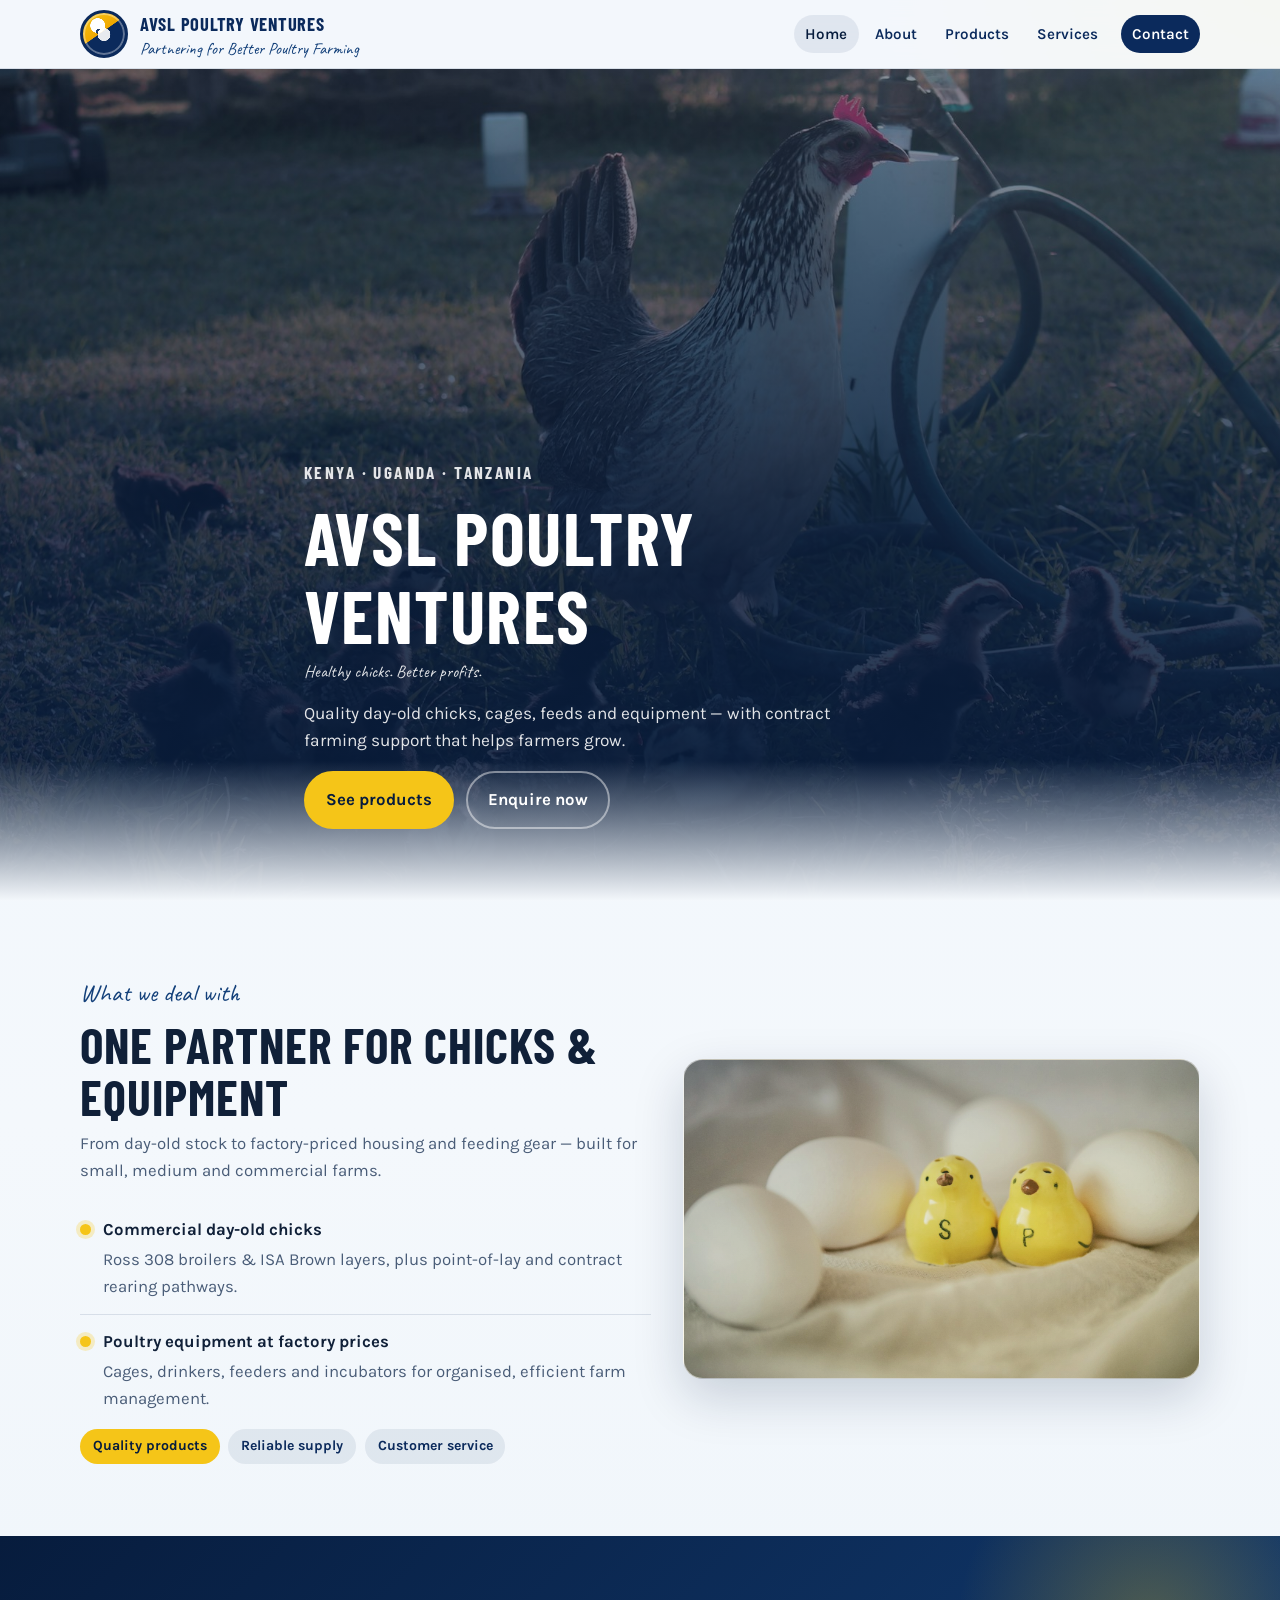
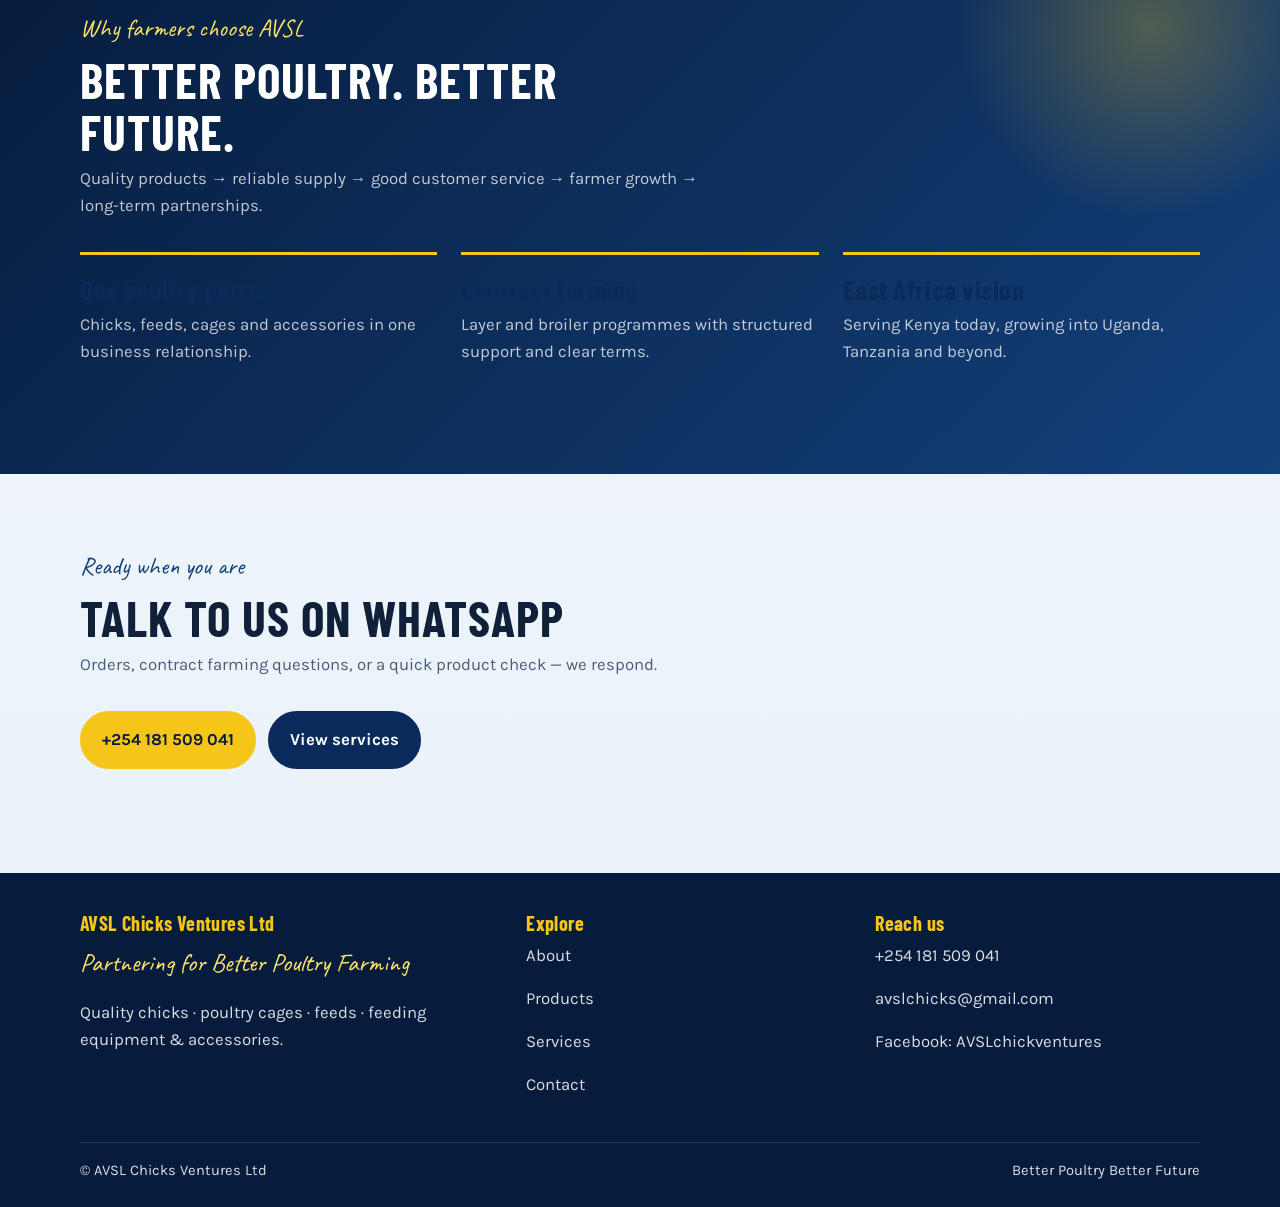
==== index.html @ c2dc0918 "Add AVSL Poultry Ventures website draft for client preview. Co-authored-by: Cursor <cursoragent@curs" ====
<!DOCTYPE html>
<html lang="en">
<head>
  <meta charset="UTF-8" />
  <meta name="viewport" content="width=device-width, initial-scale=1" />
  <title>AVSL Poultry Ventures | Quality Chicks & Equipment</title>
  <meta name="description" content="AVSL Chicks Ventures Ltd — quality day-old chicks, poultry cages, feeds, equipment and contract farming across Kenya and East Africa." />
  <link rel="preconnect" href="https://fonts.googleapis.com" />
  <link rel="preconnect" href="https://fonts.gstatic.com" crossorigin />
  <link href="https://fonts.googleapis.com/css2?family=Barlow+Condensed:wght@600;700&family=Caveat:wght@600;700&family=Karla:wght@400;600;700&display=swap" rel="stylesheet" />
  <link rel="stylesheet" href="css/styles.css" />
</head>
<body>
  <header class="site-header">
    <div class="wrap nav-row">
      <a class="brand" href="index.html">
        <span class="brand-mark" aria-hidden="true"></span>
        <span class="brand-text">
          <strong>AVSL Poultry Ventures</strong>
          <span>Partnering for Better Poultry Farming</span>
        </span>
      </a>
      <button class="menu-btn" type="button" aria-expanded="false" aria-controls="site-nav">Menu</button>
      <nav class="nav" id="site-nav">
        <a href="index.html">Home</a>
        <a href="about.html">About</a>
        <a href="products.html">Products</a>
        <a href="services.html">Services</a>
        <a class="nav-cta" href="contact.html">Contact</a>
      </nav>
    </div>
  </header>

  <main>
    <section class="hero">
      <div class="hero-media" aria-hidden="true"></div>
      <div class="hero-inner">
        <p class="eyebrow">Kenya · Uganda · Tanzania</p>
        <h1>AVSL Poultry Ventures</h1>
        <p class="hero-script">Healthy chicks. Better profits.</p>
        <p>Quality day-old chicks, cages, feeds and equipment — with contract farming support that helps farmers grow.</p>
        <div class="btn-row">
          <a class="btn btn-primary" href="products.html">See products</a>
          <a class="btn btn-ghost" href="contact.html" style="border-color: rgba(255,255,255,.45); color: #fff;">Enquire now</a>
        </div>
      </div>
    </section>

    <section class="section">
      <div class="wrap split reveal">
        <div>
          <div class="section-head">
            <p class="script">What we deal with</p>
            <h2>One partner for chicks & equipment</h2>
            <p class="muted">From day-old stock to factory-priced housing and feeding gear — built for small, medium and commercial farms.</p>
          </div>
          <ul class="list-clean">
            <li>
              <span class="bullet"></span>
              <div>
                <strong>Commercial day-old chicks</strong>
                <p class="muted" style="margin:0.2rem 0 0">Ross 308 broilers &amp; ISA Brown layers, plus point-of-lay and contract rearing pathways.</p>
              </div>
            </li>
            <li>
              <span class="bullet"></span>
              <div>
                <strong>Poultry equipment at factory prices</strong>
                <p class="muted" style="margin:0.2rem 0 0">Cages, drinkers, feeders and incubators for organised, efficient farm management.</p>
              </div>
            </li>
          </ul>
          <div class="pill-row">
            <span class="pill yellow">Quality products</span>
            <span class="pill">Reliable supply</span>
            <span class="pill">Customer service</span>
          </div>
        </div>
        <div class="visual-panel" role="img" aria-label="AVSL poultry flyer visual"></div>
      </div>
    </section>

    <section class="section band">
      <div class="wrap reveal">
        <div class="section-head">
          <p class="script" style="color: var(--yellow-soft)">Why farmers choose AVSL</p>
          <h2>Better poultry. Better future.</h2>
          <p class="muted">Quality products → reliable supply → good customer service → farmer growth → long-term partnerships.</p>
        </div>
        <div class="values">
          <div class="value">
            <h3>One poultry partner</h3>
            <p class="muted">Chicks, feeds, cages and accessories in one business relationship.</p>
          </div>
          <div class="value">
            <h3>Contract farming</h3>
            <p class="muted">Layer and broiler programmes with structured support and clear terms.</p>
          </div>
          <div class="value">
            <h3>East Africa vision</h3>
            <p class="muted">Serving Kenya today, growing into Uganda, Tanzania and beyond.</p>
          </div>
        </div>
      </div>
    </section>

    <section class="section">
      <div class="wrap reveal">
        <div class="section-head">
          <p class="script">Ready when you are</p>
          <h2>Talk to us on WhatsApp</h2>
          <p class="muted">Orders, contract farming questions, or a quick product check — we respond.</p>
        </div>
        <div class="btn-row">
          <a class="btn btn-primary" href="https://wa.me/254181509041" target="_blank" rel="noopener">+254 181 509 041</a>
          <a class="btn btn-secondary" href="services.html">View services</a>
        </div>
      </div>
    </section>
  </main>

  <footer class="site-footer">
    <div class="wrap">
      <div class="footer-grid">
        <div>
          <h3>AVSL Chicks Ventures Ltd</h3>
          <p class="footer-script">Partnering for Better Poultry Farming</p>
          <p>Quality chicks · poultry cages · feeds · feeding equipment &amp; accessories.</p>
        </div>
        <div>
          <h3>Explore</h3>
          <p><a href="about.html">About</a></p>
          <p><a href="products.html">Products</a></p>
          <p><a href="services.html">Services</a></p>
          <p><a href="contact.html">Contact</a></p>
        </div>
        <div>
          <h3>Reach us</h3>
          <p><a href="tel:+254181509041">+254 181 509 041</a></p>
          <p><a href="mailto:avslchicks@gmail.com">avslchicks@gmail.com</a></p>
          <p><a href="https://facebook.com/AVSLchickventures" target="_blank" rel="noopener">Facebook: AVSLchickventures</a></p>
        </div>
      </div>
      <div class="footer-bottom">
        <span>© AVSL Chicks Ventures Ltd</span>
        <span>Better Poultry Better Future</span>
      </div>
    </div>
  </footer>
  <script src="js/main.js"></script>
</body>
</html>
---- css/styles.css ----
:root {
  --navy: #0b2a5c;
  --navy-deep: #071c3d;
  --navy-mid: #13407a;
  --yellow: #f5c518;
  --yellow-soft: #ffe566;
  --sky: #d7ecfb;
  --ink: #102038;
  --mute: #4a5d78;
  --paper: #f4f8fc;
  --white: #ffffff;
  --line: rgba(11, 42, 92, 0.12);
  --shadow: 0 18px 50px rgba(7, 28, 61, 0.18);
  --radius: 1.25rem;
  --font-display: "Barlow Condensed", "Arial Narrow", sans-serif;
  --font-body: "Karla", "Segoe UI", sans-serif;
  --font-script: "Caveat", cursive;
  --max: 1120px;
}

*,
*::before,
*::after {
  box-sizing: border-box;
}

html {
  scroll-behavior: smooth;
}

body {
  margin: 0;
  color: var(--ink);
  background:
    radial-gradient(1200px 600px at 10% -10%, #cfe8fb 0%, transparent 55%),
    radial-gradient(900px 500px at 100% 0%, #fff3b0 0%, transparent 45%),
    linear-gradient(180deg, #eef6fc 0%, var(--paper) 40%, #e8f1f8 100%);
  font-family: var(--font-body);
  font-size: 1.05rem;
  line-height: 1.6;
  min-height: 100vh;
}

img {
  max-width: 100%;
  display: block;
}

a {
  color: inherit;
  text-decoration: none;
}

h1, h2, h3, h4 {
  font-family: var(--font-display);
  line-height: 1.05;
  letter-spacing: 0.02em;
  margin: 0 0 0.55rem;
}

h1 { font-size: clamp(2.6rem, 7vw, 4.6rem); font-weight: 700; text-transform: uppercase; }
h2 { font-size: clamp(2rem, 4.5vw, 3.1rem); font-weight: 700; text-transform: uppercase; }
h3 { font-size: clamp(1.35rem, 2.5vw, 1.7rem); font-weight: 650; }

p { margin: 0 0 1rem; }

.wrap {
  width: min(100% - 2rem, var(--max));
  margin-inline: auto;
}

/* Header */
.site-header {
  position: sticky;
  top: 0;
  z-index: 40;
  backdrop-filter: blur(14px);
  background: rgba(244, 248, 252, 0.88);
  border-bottom: 1px solid var(--line);
}

.nav-row {
  display: flex;
  align-items: center;
  justify-content: space-between;
  gap: 1rem;
  min-height: 4.25rem;
}

.brand {
  display: flex;
  align-items: center;
  gap: 0.75rem;
  min-width: 0;
}

.brand-mark {
  width: 3rem;
  height: 3rem;
  border-radius: 50%;
  background:
    radial-gradient(circle at 35% 30%, #fff 0 18%, transparent 19%),
    linear-gradient(145deg, var(--yellow) 0%, #f0a800 45%, var(--navy) 46%);
  border: 3px solid var(--navy);
  flex-shrink: 0;
  box-shadow: inset 0 0 0 2px rgba(255, 255, 255, 0.35);
  position: relative;
}

.brand-mark::after {
  content: "";
  position: absolute;
  inset: 22% 20% 28%;
  background: radial-gradient(circle at 50% 60%, #fff 0 35%, transparent 36%),
    radial-gradient(circle at 30% 45%, var(--navy) 0 12%, transparent 13%),
    radial-gradient(circle at 70% 45%, var(--navy) 0 12%, transparent 13%);
  opacity: 0.9;
}

.brand-text {
  display: grid;
  gap: 0.05rem;
}

.brand-text strong {
  font-family: var(--font-display);
  font-size: 1.15rem;
  letter-spacing: 0.04em;
  text-transform: uppercase;
  color: var(--navy);
}

.brand-text span {
  font-family: var(--font-script);
  font-size: 1.05rem;
  color: var(--navy-mid);
  line-height: 1;
}

.nav {
  display: flex;
  align-items: center;
  gap: 0.35rem;
}

.nav a {
  padding: 0.45rem 0.7rem;
  border-radius: 999px;
  color: var(--navy);
  font-weight: 600;
  font-size: 0.95rem;
}

.nav a:hover,
.nav a[aria-current="page"] {
  background: rgba(11, 42, 92, 0.08);
}

.nav a[aria-current="page"] {
  color: var(--navy-deep);
}

.nav-cta {
  background: var(--navy) !important;
  color: var(--white) !important;
  margin-left: 0.35rem;
}

.nav-cta:hover {
  background: var(--navy-mid) !important;
}

.menu-btn {
  display: none;
  border: 1px solid var(--line);
  background: var(--white);
  color: var(--navy);
  border-radius: 0.7rem;
  padding: 0.55rem 0.75rem;
  font-weight: 700;
  cursor: pointer;
}

/* Buttons */
.btn {
  display: inline-flex;
  align-items: center;
  justify-content: center;
  gap: 0.45rem;
  padding: 0.85rem 1.25rem;
  border-radius: 999px;
  border: 2px solid transparent;
  font-weight: 700;
  font-family: var(--font-body);
  cursor: pointer;
  transition: transform 0.2s ease, background 0.2s ease, color 0.2s ease;
}

.btn:hover { transform: translateY(-2px); }

.btn-primary {
  background: var(--yellow);
  color: var(--navy-deep);
  border-color: var(--yellow);
}

.btn-primary:hover { background: var(--yellow-soft); }

.btn-secondary {
  background: var(--navy);
  color: var(--white);
  border-color: var(--navy);
}

.btn-ghost {
  background: transparent;
  color: var(--navy);
  border-color: rgba(11, 42, 92, 0.25);
}

.btn-row {
  display: flex;
  flex-wrap: wrap;
  gap: 0.75rem;
}

/* Hero */
.hero {
  position: relative;
  min-height: calc(100vh - 4.25rem);
  display: grid;
  align-items: end;
  overflow: hidden;
  color: var(--white);
  isolation: isolate;
}

.hero-media {
  position: absolute;
  inset: 0;
  z-index: -2;
  background:
    linear-gradient(180deg, rgba(7, 28, 61, 0.35) 0%, rgba(7, 28, 61, 0.78) 55%, rgba(7, 28, 61, 0.92) 100%),
    url("../assets/hero.jpg") center 40% / cover no-repeat;
  transform: scale(1.04);
  animation: heroDrift 18s ease-in-out infinite alternate;
}

.hero::after {
  content: "";
  position: absolute;
  inset: auto 0 0;
  height: 140px;
  background: linear-gradient(180deg, transparent, var(--paper));
  z-index: -1;
}

.hero-inner {
  width: min(100% - 2rem, var(--max));
  margin: 0 auto 4.5rem;
  max-width: 42rem;
  animation: riseIn 0.9s ease both;
}

.eyebrow {
  display: inline-block;
  font-family: var(--font-display);
  letter-spacing: 0.14em;
  text-transform: uppercase;
  font-size: 0.9rem;
  font-weight: 700;
  color: var(--yellow);
  margin-bottom: 0.75rem;
}

.hero h1 {
  color: var(--white);
  margin-bottom: 0.35rem;
}

.hero-script {
  font-family: var(--font-script);
  font-size: clamp(1.6rem, 3.5vw, 2.3rem);
  color: var(--yellow-soft);
  margin-bottom: 0.85rem;
}

.hero p {
  color: rgba(255, 255, 255, 0.88);
  max-width: 34rem;
  font-size: 1.08rem;
}

/* Sections */
.section {
  padding: 4.5rem 0;
}

.section-head {
  max-width: 40rem;
  margin-bottom: 2rem;
}

.section-head .script {
  font-family: var(--font-script);
  color: var(--navy-mid);
  font-size: 1.55rem;
  margin-bottom: 0.35rem;
}

.muted { color: var(--mute); }

.band {
  background: linear-gradient(135deg, var(--navy-deep), var(--navy-mid));
  color: var(--white);
  position: relative;
  overflow: hidden;
}

.band::before {
  content: "";
  position: absolute;
  width: 420px;
  height: 420px;
  border-radius: 50%;
  background: radial-gradient(circle, rgba(245, 197, 24, 0.28), transparent 65%);
  top: -120px;
  right: -80px;
}

.band .wrap { position: relative; }

.band h2, .band p { color: var(--white); }
.band .muted { color: rgba(255, 255, 255, 0.75); }

/* Product / service lists — not card-heavy */
.split {
  display: grid;
  grid-template-columns: 1.05fr 0.95fr;
  gap: 2rem;
  align-items: center;
}

.split.reverse { direction: rtl; }
.split.reverse > * { direction: ltr; }

.visual-panel {
  min-height: 320px;
  border-radius: var(--radius);
  background:
    linear-gradient(160deg, rgba(11, 42, 92, 0.15), rgba(245, 197, 24, 0.18)),
    url("../assets/chicks.jpg") center / cover no-repeat;
  box-shadow: var(--shadow);
  border: 1px solid rgba(255, 255, 255, 0.5);
}

.visual-panel.farm {
  background-image:
    linear-gradient(160deg, rgba(11, 42, 92, 0.15), rgba(245, 197, 24, 0.18)),
    url("../assets/farm.jpg");
  background-size: cover;
  background-position: center;
}

.visual-panel.eggs {
  background-image:
    linear-gradient(160deg, rgba(11, 42, 92, 0.15), rgba(245, 197, 24, 0.18)),
    url("../assets/eggs.jpg");
  background-size: cover;
  background-position: center;
}

.visual-panel.equipment {
  background-image:
    linear-gradient(160deg, rgba(11, 42, 92, 0.15), rgba(245, 197, 24, 0.18)),
    url("../assets/equipment.jpg");
  background-size: cover;
  background-position: center;
}

.list-clean {
  list-style: none;
  padding: 0;
  margin: 1rem 0 0;
  display: grid;
  gap: 0.85rem;
}

.list-clean li {
  display: grid;
  grid-template-columns: auto 1fr;
  gap: 0.75rem;
  align-items: start;
  padding-bottom: 0.85rem;
  border-bottom: 1px solid var(--line);
}

.list-clean li:last-child { border-bottom: 0; padding-bottom: 0; }

.bullet {
  width: 0.7rem;
  height: 0.7rem;
  margin-top: 0.45rem;
  border-radius: 50%;
  background: var(--yellow);
  box-shadow: 0 0 0 4px rgba(245, 197, 24, 0.25);
}

.pill-row {
  display: flex;
  flex-wrap: wrap;
  gap: 0.55rem;
  margin-top: 1rem;
}

.pill {
  padding: 0.4rem 0.8rem;
  border-radius: 999px;
  background: rgba(11, 42, 92, 0.08);
  color: var(--navy);
  font-weight: 700;
  font-size: 0.88rem;
}

.pill.yellow {
  background: var(--yellow);
  color: var(--navy-deep);
}

/* Values / why — minimal separators, not card grid in hero sense */
.values {
  display: grid;
  grid-template-columns: repeat(3, 1fr);
  gap: 1.5rem;
}

.value {
  padding: 1.25rem 0;
  border-top: 3px solid var(--yellow);
}

.value h3 { color: var(--navy); }

.catalog {
  display: grid;
  gap: 0;
}

.catalog-item {
  display: grid;
  grid-template-columns: 180px 1fr;
  gap: 1.25rem;
  align-items: center;
  padding: 1.35rem 0;
  border-bottom: 1px solid var(--line);
}

.catalog-item:first-child { border-top: 1px solid var(--line); }

.catalog-thumb {
  height: 110px;
  border-radius: 1rem;
  background:
    linear-gradient(135deg, rgba(11, 42, 92, 0.25), rgba(245, 197, 24, 0.2)),
    url("../assets/chicks.jpg") center / cover no-repeat;
}

.catalog-thumb.t2 {
  background-image:
    linear-gradient(135deg, rgba(11, 42, 92, 0.25), rgba(245, 197, 24, 0.2)),
    url("../assets/eggs.jpg");
  background-size: cover;
  background-position: center;
}

.catalog-thumb.t3 {
  background-image:
    linear-gradient(135deg, rgba(11, 42, 92, 0.25), rgba(245, 197, 24, 0.2)),
    url("../assets/farm.jpg");
  background-size: cover;
  background-position: center;
}

.catalog-thumb.t4 {
  background-image:
    linear-gradient(135deg, rgba(11, 42, 92, 0.25), rgba(245, 197, 24, 0.2)),
    url("../assets/equipment.jpg");
  background-size: cover;
  background-position: center;
}

/* Contact form as interactive surface */
.contact-grid {
  display: grid;
  grid-template-columns: 1fr 1.1fr;
  gap: 2rem;
  align-items: start;
}

.contact-panel {
  background: var(--white);
  border: 1px solid var(--line);
  border-radius: var(--radius);
  padding: 1.5rem;
  box-shadow: var(--shadow);
}

.contact-links {
  display: grid;
  gap: 0.85rem;
  margin-top: 1.25rem;
}

.contact-links a {
  display: flex;
  align-items: center;
  gap: 0.75rem;
  padding: 0.85rem 1rem;
  border-radius: 0.9rem;
  background: rgba(11, 42, 92, 0.05);
  font-weight: 700;
  color: var(--navy);
}

.contact-links a:hover {
  background: rgba(245, 197, 24, 0.25);
}

.form {
  display: grid;
  gap: 0.85rem;
}

label {
  display: grid;
  gap: 0.35rem;
  font-weight: 700;
  color: var(--navy);
  font-size: 0.92rem;
}

input,
textarea,
select {
  width: 100%;
  border: 1px solid var(--line);
  border-radius: 0.8rem;
  padding: 0.8rem 0.9rem;
  font: inherit;
  background: #fbfdff;
  color: var(--ink);
}

input:focus,
textarea:focus,
select:focus {
  outline: 2px solid rgba(245, 197, 24, 0.7);
  border-color: var(--yellow);
}

textarea { min-height: 140px; resize: vertical; }

.form-note {
  font-size: 0.9rem;
  color: var(--mute);
  margin: 0;
}

/* Footer */
.site-footer {
  background: var(--navy-deep);
  color: rgba(255, 255, 255, 0.85);
  padding: 2.5rem 0 1.5rem;
  margin-top: 2rem;
}

.footer-grid {
  display: grid;
  grid-template-columns: 1.3fr 1fr 1fr;
  gap: 1.5rem;
  margin-bottom: 1.75rem;
}

.site-footer h3 {
  color: var(--yellow);
  font-size: 1.25rem;
}

.site-footer a:hover { color: var(--yellow); }

.footer-script {
  font-family: var(--font-script);
  font-size: 1.6rem;
  color: var(--yellow-soft);
}

.footer-bottom {
  border-top: 1px solid rgba(255, 255, 255, 0.12);
  padding-top: 1rem;
  display: flex;
  justify-content: space-between;
  gap: 1rem;
  flex-wrap: wrap;
  font-size: 0.92rem;
}

/* Page title strip */
.page-hero {
  padding: 3.5rem 0 2.5rem;
  background:
    linear-gradient(120deg, rgba(7, 28, 61, 0.88), rgba(19, 64, 122, 0.82)),
    url("../assets/farm.jpg") center 35% / cover no-repeat;
  color: var(--white);
}

.page-hero h1 { color: var(--white); }
.page-hero p { color: rgba(255, 255, 255, 0.88); max-width: 36rem; }

/* Reveal motion */
.reveal {
  opacity: 0;
  transform: translateY(18px);
  transition: opacity 0.7s ease, transform 0.7s ease;
}

.reveal.in {
  opacity: 1;
  transform: none;
}

@keyframes riseIn {
  from { opacity: 0; transform: translateY(24px); }
  to { opacity: 1; transform: none; }
}

@keyframes heroDrift {
  from { transform: scale(1.04) translateY(0); }
  to { transform: scale(1.1) translateY(-1.5%); }
}

/* Mobile */
@media (max-width: 860px) {
  .menu-btn { display: inline-flex; }

  .nav {
    display: none;
    position: absolute;
    top: calc(100% + 1px);
    left: 0;
    right: 0;
    flex-direction: column;
    align-items: stretch;
    padding: 0.75rem 1rem 1rem;
    background: rgba(244, 248, 252, 0.98);
    border-bottom: 1px solid var(--line);
  }

  .nav.open { display: flex; }

  .nav a { padding: 0.75rem 0.9rem; }

  .nav-cta { margin-left: 0; text-align: center; }

  .split,
  .split.reverse,
  .values,
  .contact-grid,
  .footer-grid,
  .catalog-item {
    grid-template-columns: 1fr;
    direction: ltr;
  }

  .hero-inner { margin-bottom: 3rem; }

  .catalog-thumb { height: 160px; }
}

@media (prefers-reduced-motion: reduce) {
  *, *::before, *::after {
    animation: none !important;
    transition: none !important;
  }
}
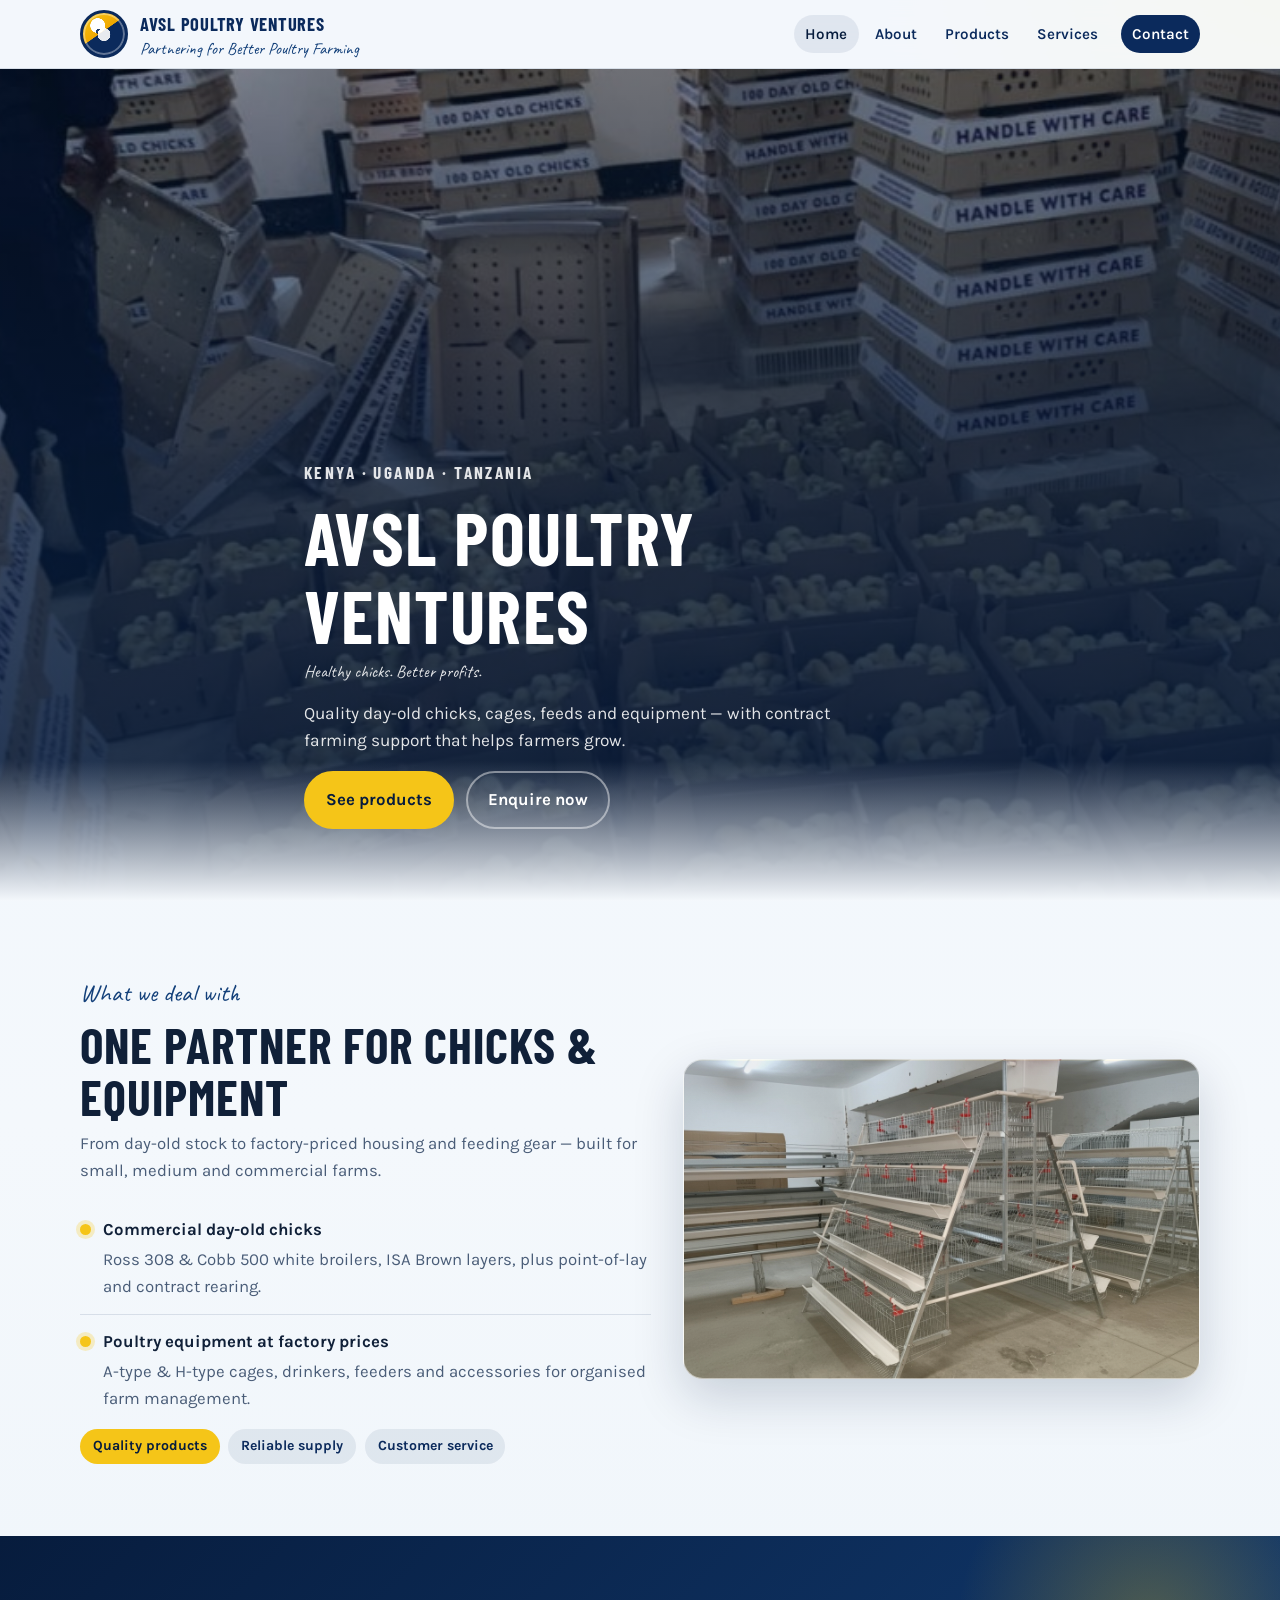
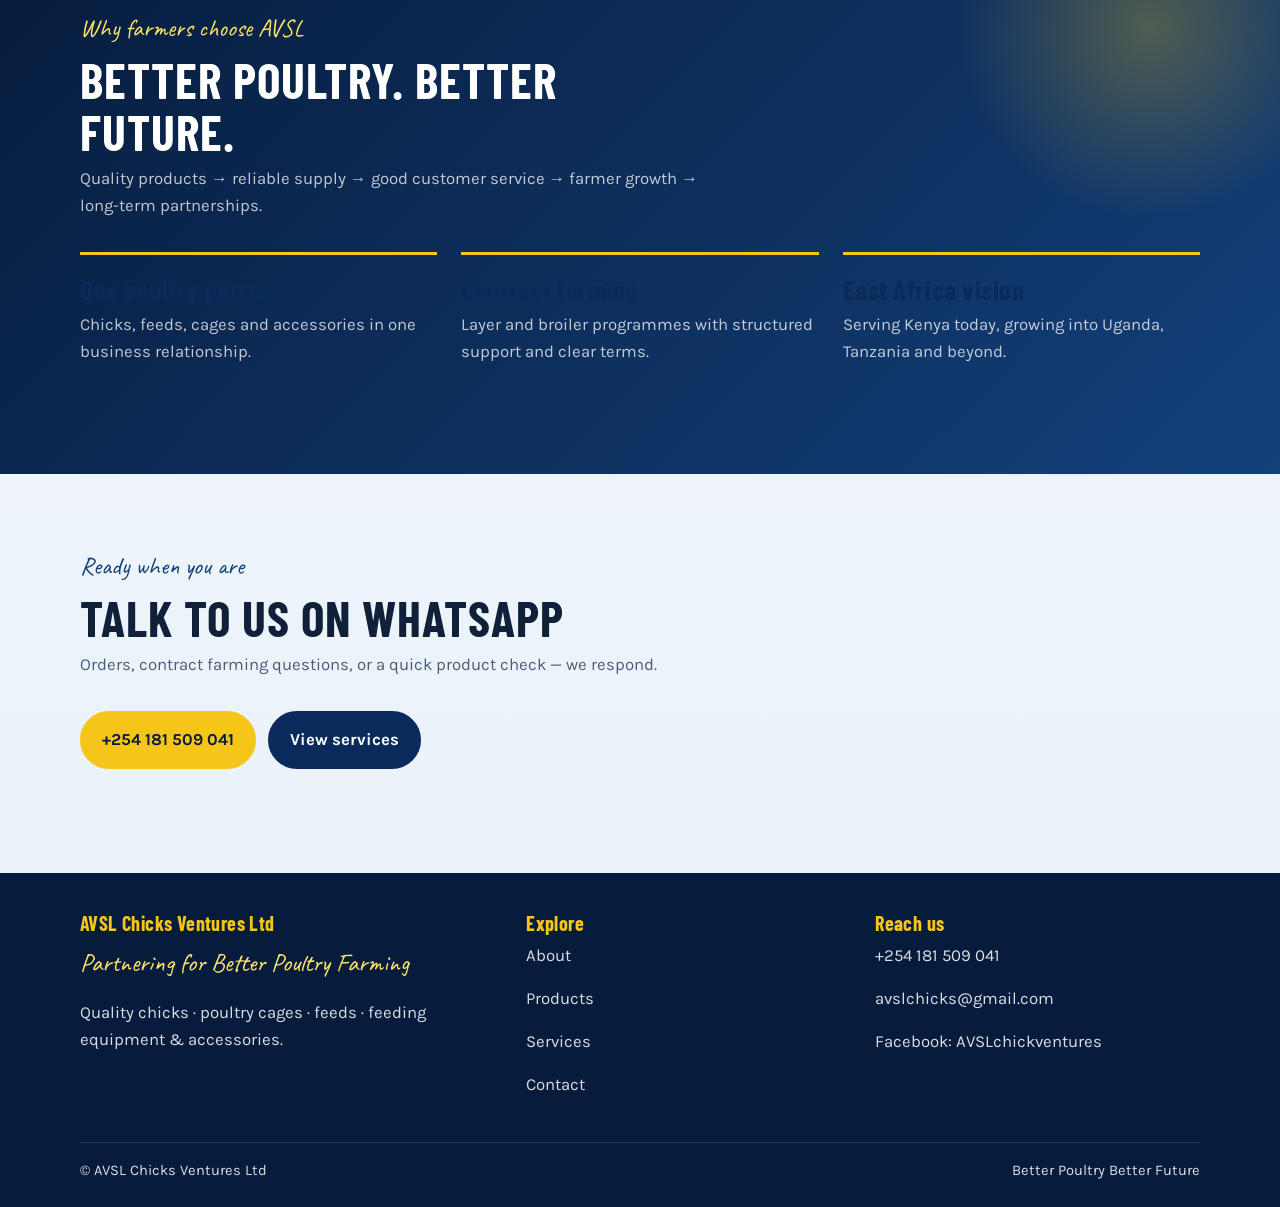
==== commit c0076cc6: "Add real product photos and update broiler/cage catalogue. Co-authored-by: Cursor <cursoragent@curso" ====
--- a/index.html
+++ b/index.html
@@ -59,14 +59,14 @@
               <span class="bullet"></span>
               <div>
                 <strong>Commercial day-old chicks</strong>
-                <p class="muted" style="margin:0.2rem 0 0">Ross 308 broilers &amp; ISA Brown layers, plus point-of-lay and contract rearing pathways.</p>
+                <p class="muted" style="margin:0.2rem 0 0">Ross 308 &amp; Cobb 500 white broilers, ISA Brown layers, plus point-of-lay and contract rearing.</p>
               </div>
             </li>
             <li>
               <span class="bullet"></span>
               <div>
                 <strong>Poultry equipment at factory prices</strong>
-                <p class="muted" style="margin:0.2rem 0 0">Cages, drinkers, feeders and incubators for organised, efficient farm management.</p>
+                <p class="muted" style="margin:0.2rem 0 0">A-type &amp; H-type cages, drinkers, feeders and accessories for organised farm management.</p>
               </div>
             </li>
           </ul>
@@ -76,7 +76,7 @@
             <span class="pill">Customer service</span>
           </div>
         </div>
-        <div class="visual-panel" role="img" aria-label="AVSL poultry flyer visual"></div>
+        <div class="visual-panel cage-a" role="img" aria-label="AVSL A-type poultry cage"></div>
       </div>
     </section>
 
--- a/css/styles.css
+++ b/css/styles.css
@@ -241,7 +241,7 @@
   z-index: -2;
   background:
     linear-gradient(180deg, rgba(7, 28, 61, 0.35) 0%, rgba(7, 28, 61, 0.78) 55%, rgba(7, 28, 61, 0.92) 100%),
-    url("../assets/hero.jpg") center 40% / cover no-repeat;
+    url("../assets/chicks-hatchery.jpg") center 45% / cover no-repeat;
   transform: scale(1.04);
   animation: heroDrift 18s ease-in-out infinite alternate;
 }
@@ -348,32 +348,40 @@
   min-height: 320px;
   border-radius: var(--radius);
   background:
-    linear-gradient(160deg, rgba(11, 42, 92, 0.15), rgba(245, 197, 24, 0.18)),
-    url("../assets/chicks.jpg") center / cover no-repeat;
+    linear-gradient(160deg, rgba(11, 42, 92, 0.12), rgba(245, 197, 24, 0.12)),
+    url("../assets/chicks-close.jpg") center / cover no-repeat;
   box-shadow: var(--shadow);
   border: 1px solid rgba(255, 255, 255, 0.5);
 }
 
 .visual-panel.farm {
   background-image:
-    linear-gradient(160deg, rgba(11, 42, 92, 0.15), rgba(245, 197, 24, 0.18)),
-    url("../assets/farm.jpg");
+    linear-gradient(160deg, rgba(11, 42, 92, 0.1), rgba(245, 197, 24, 0.1)),
+    url("../assets/cage-h-type.jpg");
   background-size: cover;
   background-position: center;
 }
 
 .visual-panel.eggs {
   background-image:
-    linear-gradient(160deg, rgba(11, 42, 92, 0.15), rgba(245, 197, 24, 0.18)),
-    url("../assets/eggs.jpg");
+    linear-gradient(160deg, rgba(11, 42, 92, 0.1), rgba(245, 197, 24, 0.1)),
+    url("../assets/chicks-isa-close.jpg");
   background-size: cover;
   background-position: center;
 }
 
 .visual-panel.equipment {
   background-image:
-    linear-gradient(160deg, rgba(11, 42, 92, 0.15), rgba(245, 197, 24, 0.18)),
-    url("../assets/equipment.jpg");
+    linear-gradient(160deg, rgba(11, 42, 92, 0.1), rgba(245, 197, 24, 0.1)),
+    url("../assets/equipment-drinkers.jpg");
+  background-size: cover;
+  background-position: center;
+}
+
+.visual-panel.cage-a {
+  background-image:
+    linear-gradient(160deg, rgba(11, 42, 92, 0.08), rgba(245, 197, 24, 0.08)),
+    url("../assets/cage-a-type.jpg");
   background-size: cover;
   background-position: center;
 }
@@ -460,33 +468,64 @@
 .catalog-thumb {
   height: 110px;
   border-radius: 1rem;
-  background:
-    linear-gradient(135deg, rgba(11, 42, 92, 0.25), rgba(245, 197, 24, 0.2)),
-    url("../assets/chicks.jpg") center / cover no-repeat;
-}
-
-.catalog-thumb.t2 {
-  background-image:
-    linear-gradient(135deg, rgba(11, 42, 92, 0.25), rgba(245, 197, 24, 0.2)),
-    url("../assets/eggs.jpg");
-  background-size: cover;
-  background-position: center;
-}
-
-.catalog-thumb.t3 {
-  background-image:
-    linear-gradient(135deg, rgba(11, 42, 92, 0.25), rgba(245, 197, 24, 0.2)),
-    url("../assets/farm.jpg");
-  background-size: cover;
-  background-position: center;
-}
-
-.catalog-thumb.t4 {
-  background-image:
-    linear-gradient(135deg, rgba(11, 42, 92, 0.25), rgba(245, 197, 24, 0.2)),
-    url("../assets/equipment.jpg");
-  background-size: cover;
-  background-position: center;
+  overflow: hidden;
+  background: #d7e4f2 center / cover no-repeat;
+}
+
+.catalog-thumb img {
+  width: 100%;
+  height: 100%;
+  object-fit: cover;
+}
+
+.catalog-thumb.t-broiler { background-image: url("../assets/chicks-close.jpg"); }
+.catalog-thumb.t-layer { background-image: url("../assets/chicks-isa-close.jpg"); }
+.catalog-thumb.t-cage-a { background-image: url("../assets/cage-a-type.jpg"); }
+.catalog-thumb.t-cage-h { background-image: url("../assets/cage-h-type.jpg"); }
+.catalog-thumb.t-drinkers { background-image: url("../assets/equipment-drinkers.jpg"); }
+.catalog-thumb.t-batch { background-image: url("../assets/chicks-batch.jpg"); }
+
+.photo-grid {
+  display: grid;
+  grid-template-columns: repeat(2, 1fr);
+  gap: 0.85rem;
+  margin-top: 1.5rem;
+}
+
+.photo-grid figure {
+  margin: 0;
+  border-radius: 1rem;
+  overflow: hidden;
+  box-shadow: var(--shadow);
+  background: #0b2a5c;
+}
+
+.photo-grid img {
+  width: 100%;
+  height: 220px;
+  object-fit: cover;
+  display: block;
+}
+
+.photo-grid figcaption {
+  padding: 0.65rem 0.85rem;
+  font-size: 0.9rem;
+  font-weight: 700;
+  color: var(--navy);
+  background: var(--white);
+}
+
+.photo-grid.three {
+  grid-template-columns: repeat(3, 1fr);
+}
+
+@media (max-width: 860px) {
+  .photo-grid,
+  .photo-grid.three {
+    grid-template-columns: 1fr;
+  }
+
+  .photo-grid img { height: 200px; }
 }
 
 /* Contact form as interactive surface */
@@ -609,8 +648,24 @@
   padding: 3.5rem 0 2.5rem;
   background:
     linear-gradient(120deg, rgba(7, 28, 61, 0.88), rgba(19, 64, 122, 0.82)),
-    url("../assets/farm.jpg") center 35% / cover no-repeat;
+    url("../assets/chicks-batch.jpg") center 40% / cover no-repeat;
   color: var(--white);
+}
+
+.page-hero.products {
+  background-image:
+    linear-gradient(120deg, rgba(7, 28, 61, 0.88), rgba(19, 64, 122, 0.82)),
+    url("../assets/cage-a-type.jpg");
+  background-size: cover;
+  background-position: center;
+}
+
+.page-hero.services {
+  background-image:
+    linear-gradient(120deg, rgba(7, 28, 61, 0.88), rgba(19, 64, 122, 0.82)),
+    url("../assets/chicks-floor.jpg");
+  background-size: cover;
+  background-position: center;
 }
 
 .page-hero h1 { color: var(--white); }
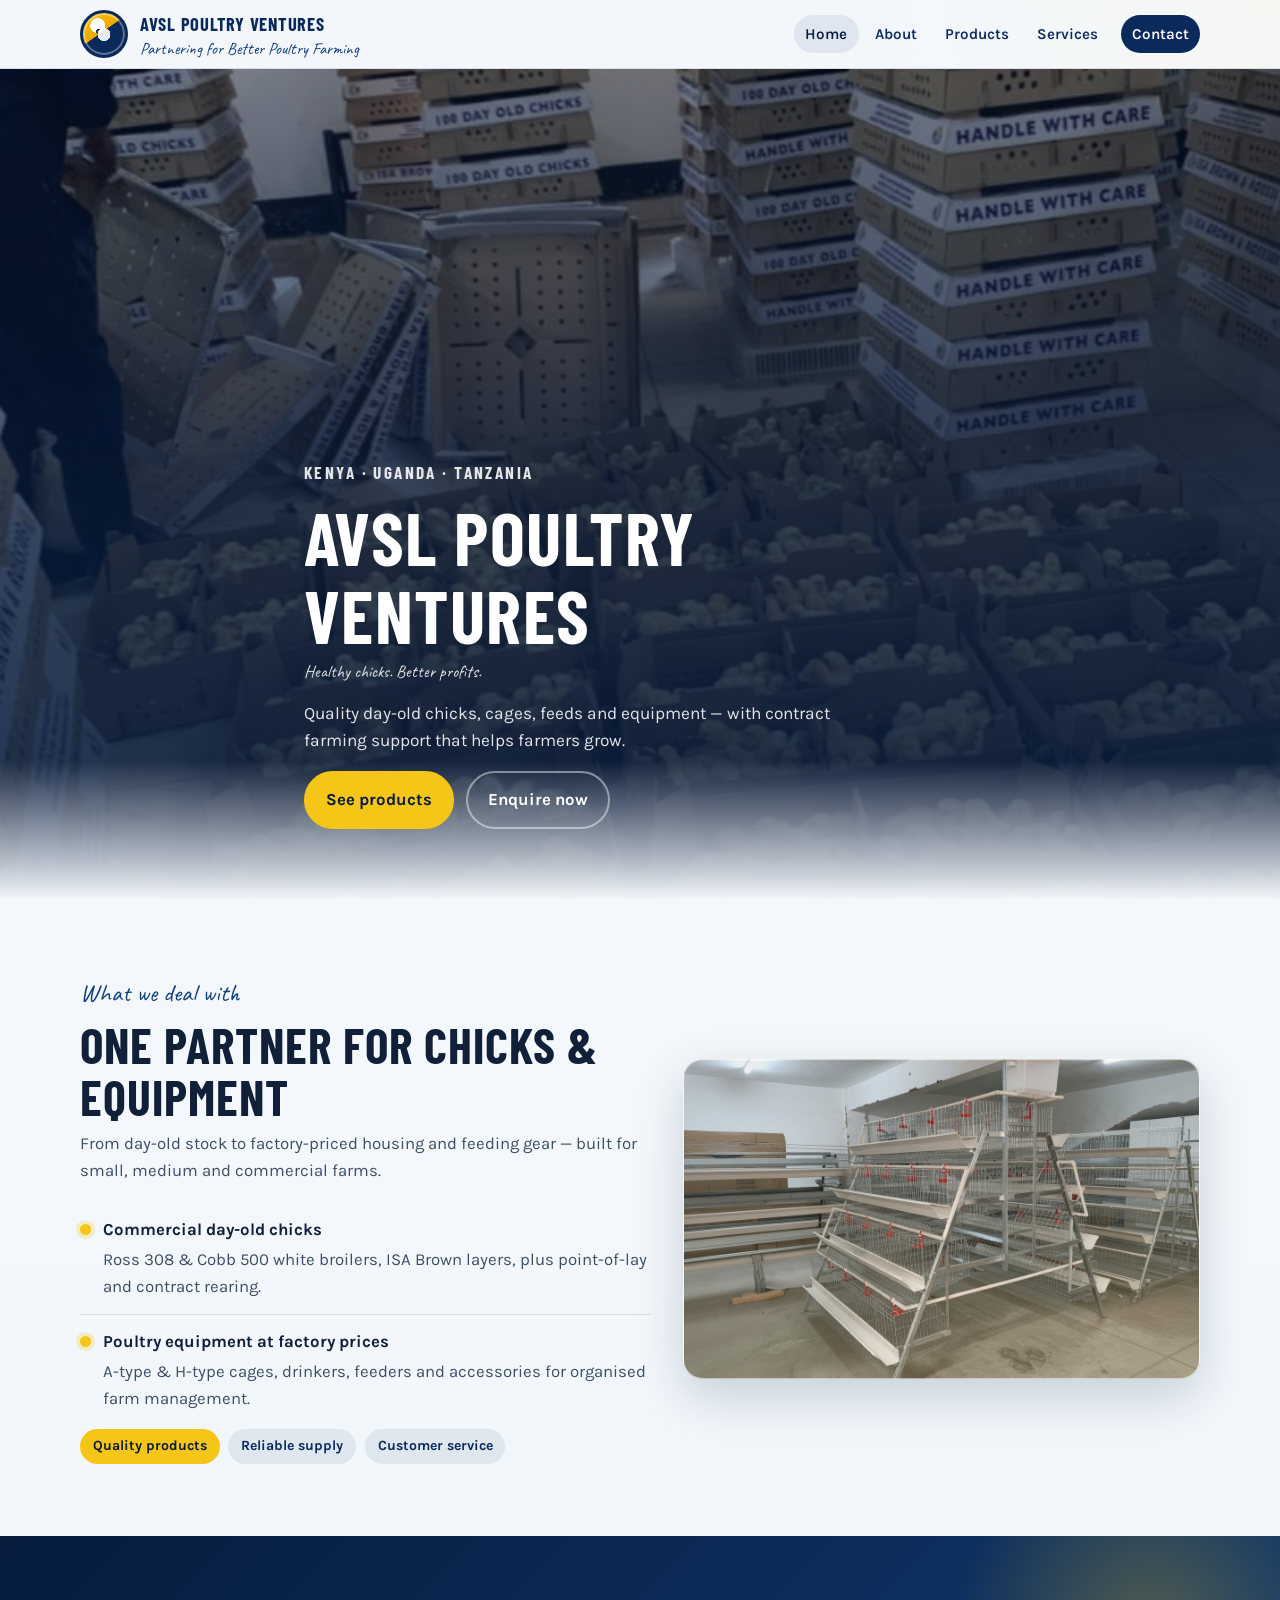
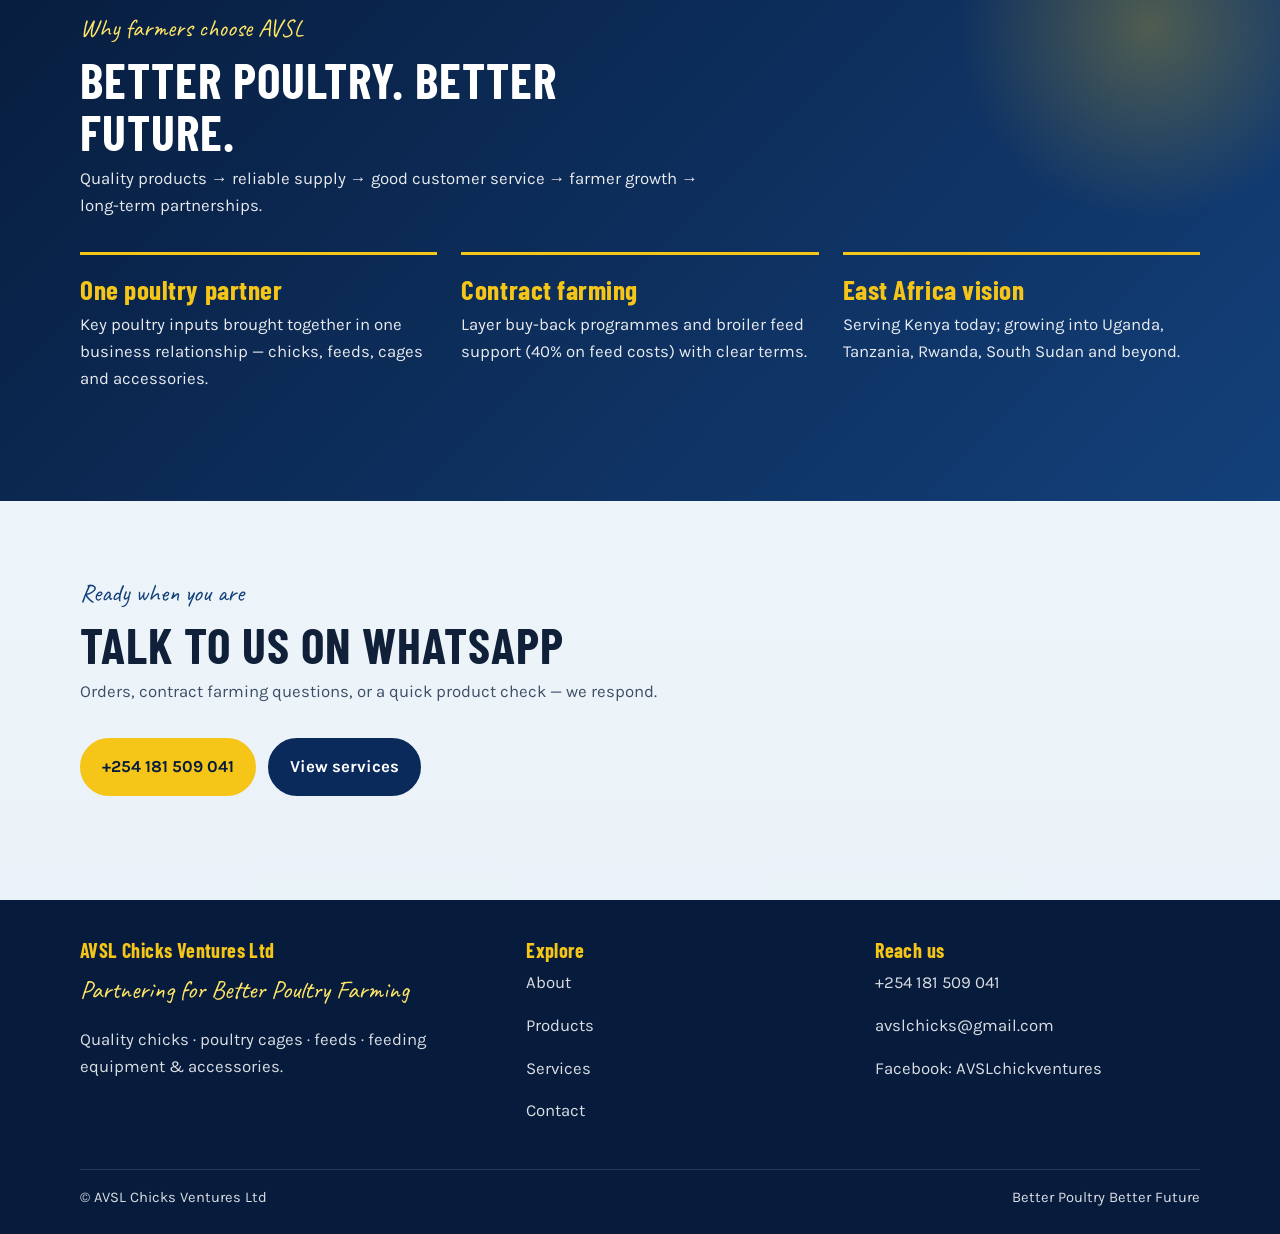
==== commit 2fb64ed2: "Add ISA Brown flock photos by age and fill profile gaps. Co-authored-by: Cursor <cursoragent@cursor." ====
--- a/index.html
+++ b/index.html
@@ -90,15 +90,15 @@
         <div class="values">
           <div class="value">
             <h3>One poultry partner</h3>
-            <p class="muted">Chicks, feeds, cages and accessories in one business relationship.</p>
+            <p class="muted">Key poultry inputs brought together in one business relationship — chicks, feeds, cages and accessories.</p>
           </div>
           <div class="value">
             <h3>Contract farming</h3>
-            <p class="muted">Layer and broiler programmes with structured support and clear terms.</p>
+            <p class="muted">Layer buy-back programmes and broiler feed support (40% on feed costs) with clear terms.</p>
           </div>
           <div class="value">
             <h3>East Africa vision</h3>
-            <p class="muted">Serving Kenya today, growing into Uganda, Tanzania and beyond.</p>
+            <p class="muted">Serving Kenya today; growing into Uganda, Tanzania, Rwanda, South Sudan and beyond.</p>
           </div>
         </div>
       </div>
--- a/css/styles.css
+++ b/css/styles.css
@@ -308,7 +308,7 @@
   margin-bottom: 0.35rem;
 }
 
-.muted { color: var(--mute); }
+.muted { color: #3d4f66; }
 
 .band {
   background: linear-gradient(135deg, var(--navy-deep), var(--navy-mid));
@@ -330,8 +330,35 @@
 
 .band .wrap { position: relative; }
 
-.band h2, .band p { color: var(--white); }
-.band .muted { color: rgba(255, 255, 255, 0.75); }
+.band h2,
+.band h3,
+.band p {
+  color: var(--white);
+}
+
+.band .muted {
+  color: rgba(255, 255, 255, 0.9);
+}
+
+.band .value h3 {
+  color: var(--yellow);
+}
+
+.band .script {
+  color: var(--yellow-soft);
+}
+
+.band .catalog-item {
+  border-bottom-color: rgba(255, 255, 255, 0.2);
+}
+
+.band .catalog-item:first-child {
+  border-top-color: rgba(255, 255, 255, 0.2);
+}
+
+.band strong {
+  color: var(--white);
+}
 
 /* Product / service lists — not card-heavy */
 .split {
@@ -364,10 +391,10 @@
 
 .visual-panel.eggs {
   background-image:
-    linear-gradient(160deg, rgba(11, 42, 92, 0.1), rgba(245, 197, 24, 0.1)),
-    url("../assets/chicks-isa-close.jpg");
+    linear-gradient(160deg, rgba(11, 42, 92, 0.08), rgba(245, 197, 24, 0.08)),
+    url("../assets/isa-brown-hen.jpg");
   background-size: cover;
-  background-position: center;
+  background-position: center 30%;
 }
 
 .visual-panel.equipment {
@@ -449,6 +476,8 @@
 
 .value h3 { color: var(--navy); }
 
+.band .value h3 { color: var(--yellow); }
+
 .catalog {
   display: grid;
   gap: 0;
@@ -479,11 +508,34 @@
 }
 
 .catalog-thumb.t-broiler { background-image: url("../assets/chicks-close.jpg"); }
-.catalog-thumb.t-layer { background-image: url("../assets/chicks-isa-close.jpg"); }
+.catalog-thumb.t-layer { background-image: url("../assets/isa-brown-hen.jpg"); background-position: center 25%; }
 .catalog-thumb.t-cage-a { background-image: url("../assets/cage-a-type.jpg"); }
 .catalog-thumb.t-cage-h { background-image: url("../assets/cage-h-type.jpg"); }
 .catalog-thumb.t-drinkers { background-image: url("../assets/equipment-drinkers.jpg"); }
 .catalog-thumb.t-batch { background-image: url("../assets/chicks-batch.jpg"); }
+
+.feature-photo {
+  margin: 1.5rem 0 0;
+  border-radius: var(--radius);
+  overflow: hidden;
+  box-shadow: var(--shadow);
+  background: #0b2a5c;
+}
+
+.feature-photo img {
+  width: 100%;
+  max-height: 480px;
+  object-fit: cover;
+  object-position: center 40%;
+  display: block;
+}
+
+.feature-photo figcaption {
+  padding: 0.75rem 1rem;
+  font-weight: 700;
+  color: var(--navy);
+  background: var(--white);
+}
 
 .photo-grid {
   display: grid;
@@ -671,11 +723,10 @@
 .page-hero h1 { color: var(--white); }
 .page-hero p { color: rgba(255, 255, 255, 0.88); max-width: 36rem; }
 
-/* Reveal motion */
+/* Reveal motion — keep content visible (no fade-to-invisible) */
 .reveal {
-  opacity: 0;
-  transform: translateY(18px);
-  transition: opacity 0.7s ease, transform 0.7s ease;
+  opacity: 1;
+  transform: none;
 }
 
 .reveal.in {
